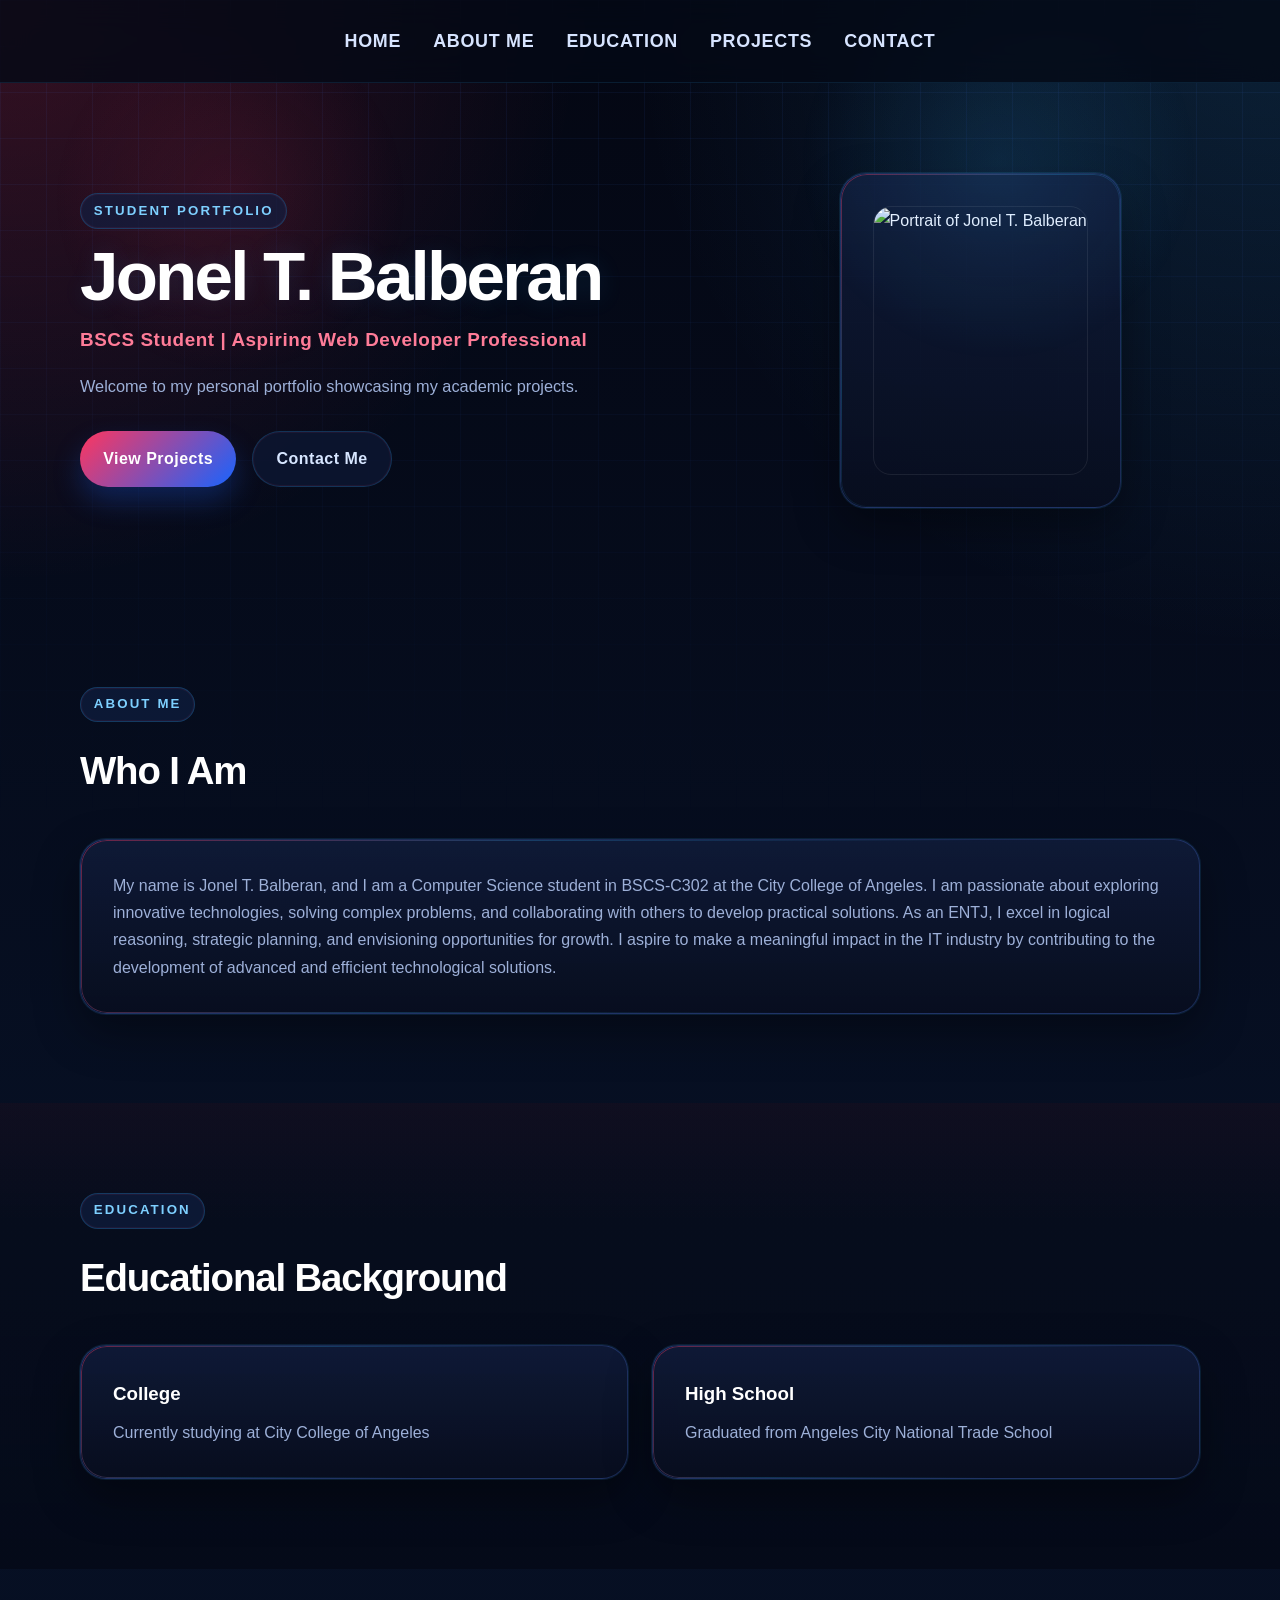
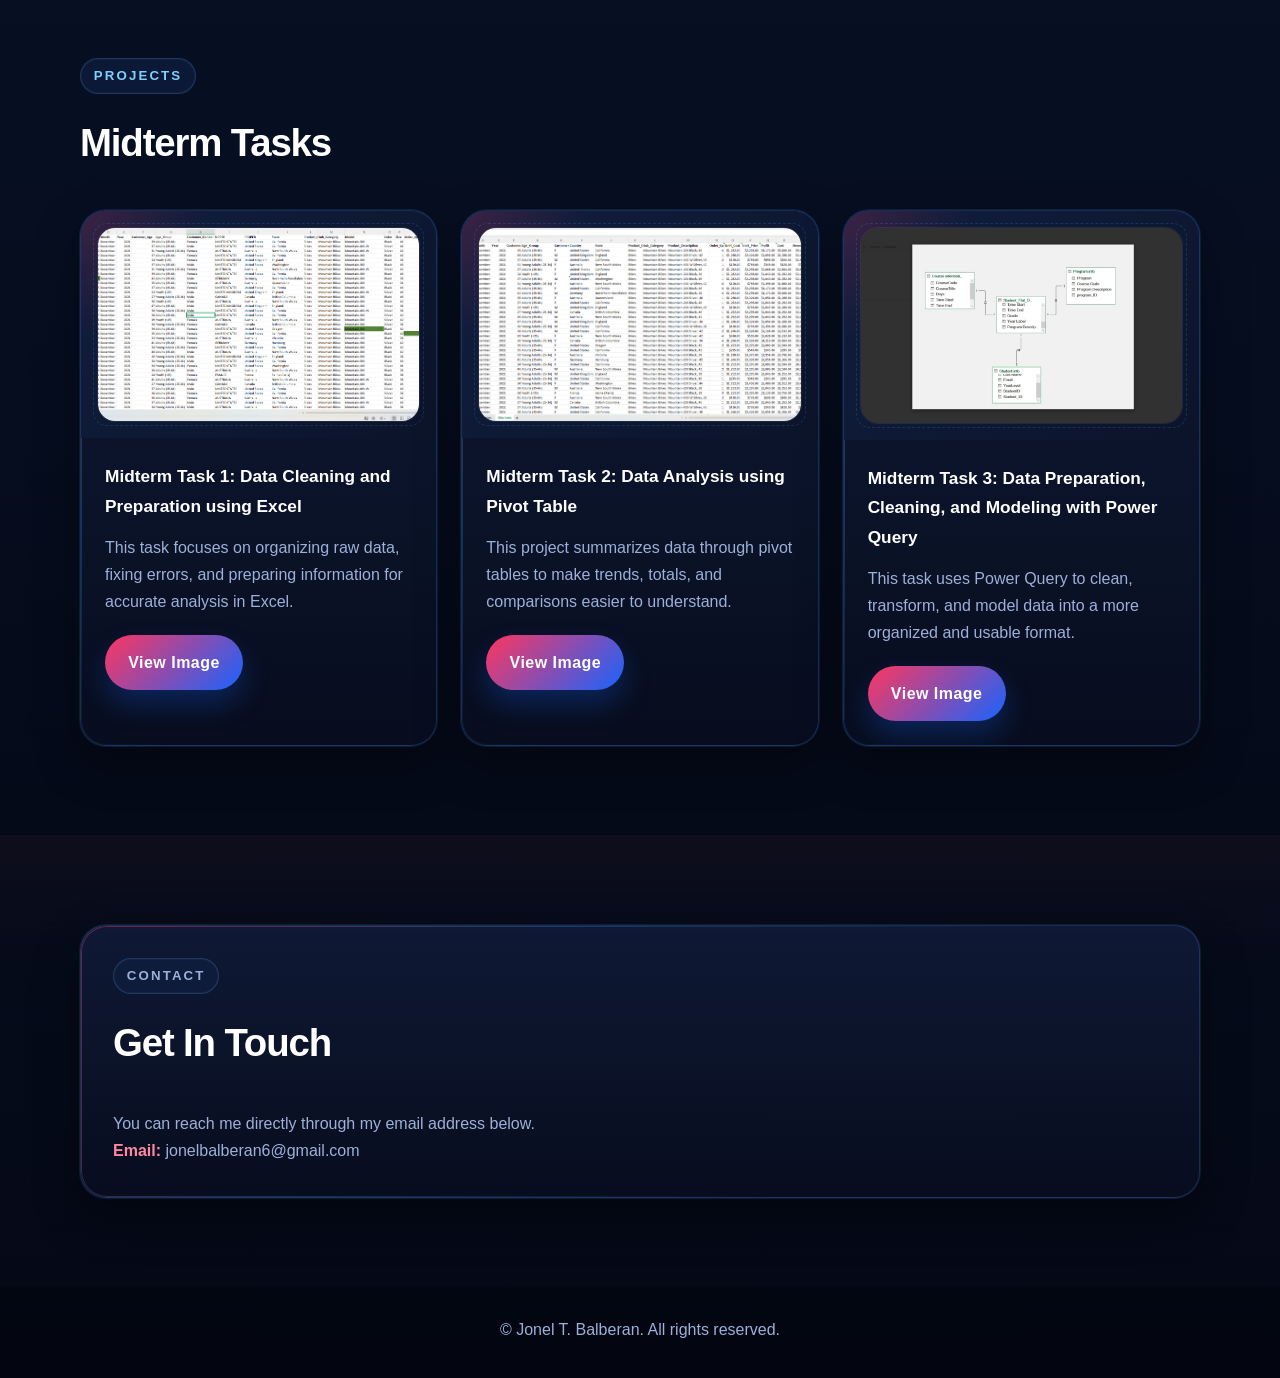
==== index.html @ aa92d912 "Add files via upload" ====
<!DOCTYPE html>
<html lang="en">
<head>
  <meta charset="UTF-8">
  <meta name="viewport" content="width=device-width, initial-scale=1.0">
  <title>Jonel T. Balberan | Student Portfolio</title>
  <link rel="stylesheet" href="style.css">
</head>
<body>
  <header class="site-header">
    <nav class="navbar container">
      <button class="nav-toggle" id="navToggle" aria-label="Toggle navigation menu" aria-expanded="false">
        <span></span>
        <span></span>
        <span></span>
      </button>

      <ul class="nav-links" id="navMenu">
        <li><a href="#home">Home</a></li>
        <li><a href="#about">About Me</a></li>
        <li><a href="#education">Education</a></li>
        <li><a href="#projects">Projects</a></li>
        <li><a href="#contact">Contact</a></li>
      </ul>
    </nav>
  </header>

  <main>
    <section id="home" class="hero">
      <div class="container hero-content">
        <div class="hero-text">
          <p class="hero-label">Student Portfolio</p>
          <h1>Jonel T. Balberan</h1>
          <p class="subtitle">BSCS Student | Aspiring Web Developer Professional</p>
          <p class="welcome-message">
            Welcome to my personal portfolio showcasing my academic projects.
          </p>
          <div class="hero-actions">
            <a href="#projects" class="btn btn-primary">View Projects</a>
            <a href="#contact" class="btn btn-secondary">Contact Me</a>
          </div>
        </div>

        <div class="hero-photo-card">
          <img
            src="jphoto.jpg.jpg"
            alt="Portrait of Jonel T. Balberan"
            class="hero-photo"
          >
        </div>
      </div>
    </section>

    <section id="about" class="section">
      <div class="container">
        <div class="section-heading">
          <p class="section-tag">About Me</p>
          <h2>Who I Am</h2>
        </div>
        <div class="content-panel">
          <p>
            My name is Jonel T. Balberan, and I am a Computer Science student in BSCS-C302 at the City College of Angeles. I am passionate about exploring innovative technologies, solving complex problems, and collaborating with others to develop practical solutions. As an ENTJ, I excel in logical reasoning, strategic planning, and envisioning opportunities for growth. I aspire to make a meaningful impact in the IT industry by contributing to the development of advanced and efficient technological solutions.          </p>
        </div>
      </div>
    </section>

    <section id="education" class="section section-alt">
      <div class="container">
        <div class="section-heading">
          <p class="section-tag">Education</p>
          <h2>Educational Background</h2>
        </div>
        <div class="education-grid">
          <article class="info-card">
            <h3>College</h3>
            <p>Currently studying at City College of Angeles</p>
          </article>

          <article class="info-card">
            <h3>High School</h3>
            <p>Graduated from Angeles City National Trade School</p>
          </article>
        </div>
      </div>
    </section>

    <section id="projects" class="section">
      <div class="container">
        <div class="section-heading">
          <p class="section-tag">Projects</p>
          <h2>Midterm Tasks</h2>
        </div>
        <div class="projects-grid">
          <article class="project-card">
            <div class="project-image">
              <img src="images/MidtermTask1.png" alt="Midterm Task 1 Screenshot" class="project-real-image">
            </div>
            <div class="project-content">
              <h4>Midterm Task 1: Data Cleaning and Preparation using Excel</h4>
              <p>This task focuses on organizing raw data, fixing errors, and preparing information for accurate analysis in Excel.</p>
              <a class="btn btn-card" href="task1.html">View Image</a>
            </div>
          </article>

          <article class="project-card">
            <div class="project-image">
              <img src="images/MidtermTask2.png" alt="Midterm Task 2 Screenshot" class="project-real-image">
            </div>
            <div class="project-content">
              <h4>Midterm Task 2: Data Analysis using Pivot Table</h4>
              <p>This project summarizes data through pivot tables to make trends, totals, and comparisons easier to understand.</p>
              <a class="btn btn-card" href="task2.html">View Image</a>
            </div>
          </article>

          <article class="project-card">
            <div class="project-image">
              <img src="images/MidtermTask3.png" alt="Midterm Task 3 Screenshot" class="project-real-image">
            </div>
            <div class="project-content">
              <h4>Midterm Task 3: Data Preparation, Cleaning, and Modeling with Power Query</h4>
              <p>This task uses Power Query to clean, transform, and model data into a more organized and usable format.</p>
              <a class="btn btn-card" href="task3.html">View Image</a>
            </div>
          </article>
        </div>
      </div>
    </section>

    <section id="contact" class="section section-alt">
      <div class="container contact-layout">
        <div class="content-panel contact-copy">
          <div class="section-heading">
            <p class="section-tag">Contact</p>
            <h2>Get In Touch</h2>
          </div>
          <p>You can reach me directly through my email address below.</p>
          <p><strong>Email:</strong> jonelbalberan6@gmail.com</p>
        </div>
      </div>
    </section>
  </main>

  <footer class="site-footer">
    <div class="container">
      <p>&copy; <span id="year"></span> Jonel T. Balberan. All rights reserved.</p>
    </div>
  </footer>

  <script src="script.js"></script>
</body>
</html>
---- style.css ----
:root {
  --bg-main: #050816;
  --bg-deep: #090f24;
  --panel: rgba(10, 18, 40, 0.86);
  --panel-strong: rgba(13, 22, 48, 0.95);
  --panel-soft: rgba(17, 28, 59, 0.78);
  --text-main: #eef3ff;
  --text-soft: #9db0d8;
  --red: #ff365e;
  --red-deep: #b51038;
  --blue: #34b3ff;
  --blue-deep: #1764ff;
  --grid: rgba(70, 127, 255, 0.1);
  --border: rgba(87, 134, 255, 0.24);
  --glow: 0 0 0 1px rgba(52, 179, 255, 0.12), 0 18px 45px rgba(0, 0, 0, 0.36);
  --radius-lg: 26px;
  --radius-md: 18px;
  --radius-sm: 12px;
  --container: 1120px;
}

* {
  box-sizing: border-box;
  margin: 0;
  padding: 0;
}

html {
  scroll-behavior: smooth;
}

body {
  font-family: "Segoe UI", Tahoma, Geneva, Verdana, sans-serif;
  line-height: 1.7;
  color: var(--text-main);
  background:
    radial-gradient(circle at top left, rgba(255, 54, 94, 0.2), transparent 18%),
    radial-gradient(circle at top right, rgba(52, 179, 255, 0.15), transparent 20%),
    linear-gradient(180deg, #040713 0%, #071126 46%, #030611 100%);
  position: relative;
  overflow-x: hidden;
}

body::before {
  content: "";
  position: fixed;
  inset: 0;
  pointer-events: none;
  background-image:
    linear-gradient(var(--grid) 1px, transparent 1px),
    linear-gradient(90deg, var(--grid) 1px, transparent 1px);
  background-size: 46px 46px;
  mask-image: linear-gradient(180deg, rgba(0, 0, 0, 0.75), transparent 92%);
}

body::after {
  content: "";
  position: fixed;
  inset: 0;
  pointer-events: none;
  background:
    radial-gradient(circle at 18% 22%, rgba(255, 54, 94, 0.1), transparent 14%),
    radial-gradient(circle at 78% 18%, rgba(52, 179, 255, 0.12), transparent 16%);
}

a {
  color: inherit;
  text-decoration: none;
}

button {
  font: inherit;
}

.container {
  width: min(100% - 2rem, var(--container));
  margin: 0 auto;
}

.site-header {
  position: sticky;
  top: 0;
  z-index: 1000;
  background: rgba(4, 9, 22, 0.8);
  backdrop-filter: blur(16px);
  border-bottom: 1px solid rgba(52, 179, 255, 0.12);
}

.navbar {
  min-height: 82px;
  display: flex;
  align-items: center;
  justify-content: center;
  gap: 1rem;
}

.nav-links {
  display: flex;
  align-items: center;
  gap: 2rem;
  list-style: none;
}

.nav-links a {
  color: #d7e4ff;
  font-size: 1.12rem;
  font-weight: 700;
  letter-spacing: 0.04em;
  text-transform: uppercase;
  transition: color 0.25s ease, text-shadow 0.25s ease, transform 0.25s ease;
}

.nav-links a:hover,
.nav-links a.active {
  color: #ffffff;
  text-shadow: 0 0 18px rgba(52, 179, 255, 0.55);
  transform: translateY(-1px);
}

.nav-toggle {
  display: none;
  width: 48px;
  height: 48px;
  border: 1px solid var(--border);
  border-radius: 14px;
  background: rgba(12, 20, 43, 0.94);
  cursor: pointer;
}

.nav-toggle span {
  display: block;
  width: 22px;
  height: 2px;
  margin: 5px auto;
  background: var(--text-main);
}

.hero,
.section {
  padding: 5.6rem 0;
  position: relative;
}

.hero-content {
  display: grid;
  grid-template-columns: 1.15fr 0.78fr;
  gap: 2rem;
  align-items: center;
}

.hero-text,
.section-heading {
  position: relative;
  z-index: 1;
}

.hero-label,
.section-tag {
  display: inline-block;
  margin-bottom: 1rem;
  padding: 0.35rem 0.8rem;
  border: 1px solid rgba(52, 179, 255, 0.22);
  border-radius: 999px;
  color: #7ed0ff;
  font-size: 0.83rem;
  font-weight: 800;
  text-transform: uppercase;
  letter-spacing: 0.16em;
  background: rgba(16, 31, 67, 0.65);
  box-shadow: inset 0 0 0 1px rgba(255, 54, 94, 0.08);
}

.hero h1 {
  font-size: clamp(3rem, 5.4vw, 5.4rem);
  line-height: 0.92;
  margin-bottom: 1rem;
  color: #ffffff;
  letter-spacing: -0.04em;
  text-shadow: 0 0 24px rgba(52, 179, 255, 0.12);
}

.subtitle {
  margin-bottom: 1rem;
  font-size: 1.18rem;
  font-weight: 700;
  color: #ff7c98;
  letter-spacing: 0.03em;
}

.welcome-message {
  max-width: 60ch;
  margin-bottom: 1.9rem;
  color: var(--text-soft);
  font-size: 1.02rem;
}

.hero-actions {
  display: flex;
  flex-wrap: wrap;
  gap: 1rem;
}

.hero-photo-card,
.content-panel,
.info-card,
.project-card,
.task-shell,
.task-image-frame,
.contact-copy {
  background:
    linear-gradient(180deg, rgba(17, 28, 59, 0.84), rgba(8, 14, 31, 0.94));
  border: 1px solid var(--border);
  border-radius: var(--radius-lg);
  box-shadow: var(--glow);
  position: relative;
  overflow: hidden;
}

.hero-photo-card::before,
.content-panel::before,
.info-card::before,
.project-card::before,
.task-shell::before,
.task-image-frame::before,
.contact-copy::before {
  content: "";
  position: absolute;
  inset: 0;
  border-radius: inherit;
  padding: 1px;
  background: linear-gradient(135deg, rgba(255, 54, 94, 0.4), rgba(52, 179, 255, 0.24), transparent 70%);
  -webkit-mask: linear-gradient(#000 0 0) content-box, linear-gradient(#000 0 0);
  -webkit-mask-composite: xor;
  mask-composite: exclude;
  pointer-events: none;
}

.hero-photo-card,
.content-panel,
.info-card,
.contact-copy {
  padding: 2rem;
}

.hero-photo-card {
  max-width: 390px;
  margin-left: auto;
  margin-right: auto;
  transition: transform 0.35s ease, box-shadow 0.35s ease, border-color 0.35s ease;
}

.hero-photo {
  display: block;
  width: 100%;
  aspect-ratio: 4 / 5;
  object-fit: cover;
  border-radius: var(--radius-md);
  border: 1px solid rgba(255, 255, 255, 0.08);
  transition: transform 0.35s ease, filter 0.35s ease;
}

.hero-photo-card:hover {
  transform: translateY(-10px);
  box-shadow: 0 0 0 1px rgba(52, 179, 255, 0.18), 0 24px 50px rgba(0, 0, 0, 0.42);
}

.hero-photo-card:hover .hero-photo {
  transform: scale(1.03);
  filter: saturate(1.06) contrast(1.02);
}

.section-alt {
  background:
    linear-gradient(180deg, rgba(255, 54, 94, 0.04), transparent 26%),
    linear-gradient(180deg, rgba(7, 13, 28, 0.75), rgba(5, 10, 24, 0.9));
}

.section-heading {
  margin-bottom: 2.2rem;
}

.section-heading h2 {
  font-size: clamp(2rem, 3vw, 3.2rem);
  color: #ffffff;
  letter-spacing: -0.03em;
}

.content-panel,
.info-card,
.contact-copy {
  transition: transform 0.3s ease, box-shadow 0.3s ease, border-color 0.3s ease, background 0.3s ease;
}

.content-panel p,
.info-card p,
.contact-copy p,
.project-content p,
.task-shell p,
.task-image-frame figcaption {
  color: var(--text-soft);
}

.content-panel:hover,
.info-card:hover,
.contact-copy:hover {
  transform: translateY(-8px);
  border-color: rgba(52, 179, 255, 0.34);
  box-shadow: 0 0 0 1px rgba(52, 179, 255, 0.16), 0 24px 48px rgba(0, 0, 0, 0.4);
}

.content-panel:hover p,
.info-card:hover p,
.contact-copy:hover p {
  color: #c2d3f4;
}

.info-card h3,
.contact-copy h2 {
  transition: color 0.3s ease, transform 0.3s ease;
  color: #ffffff;
}

.info-card:hover h3,
.contact-copy:hover h2 {
  color: #84d7ff;
  transform: translateY(-2px);
}

.contact-copy strong {
  color: #ff87a0;
  transition: color 0.3s ease;
}

.contact-copy:hover strong {
  color: #ffffff;
}

.education-grid,
.projects-grid,
.contact-layout {
  display: grid;
  gap: 1.5rem;
}

.education-grid {
  grid-template-columns: repeat(2, minmax(0, 1fr));
}

.info-card h3 {
  margin-bottom: 0.55rem;
}

.projects-grid {
  grid-template-columns: repeat(3, minmax(0, 1fr));
}

.project-card {
  transition: transform 0.28s ease, box-shadow 0.28s ease, border-color 0.28s ease;
}

.project-card:hover {
  transform: translateY(-10px);
  border-color: rgba(52, 179, 255, 0.34);
  box-shadow: 0 0 0 1px rgba(52, 179, 255, 0.14), 0 24px 50px rgba(0, 0, 0, 0.42);
}

.project-image {
  min-height: 195px;
  display: grid;
  place-items: center;
  padding: 1rem;
  background:
    radial-gradient(circle at top left, rgba(255, 54, 94, 0.18), transparent 30%),
    linear-gradient(135deg, rgba(16, 30, 63, 0.95), rgba(12, 20, 42, 0.98));
  color: #7dd5ff;
  font-weight: 700;
  text-align: center;
  position: relative;
}

.project-image::before {
  content: "";
  position: absolute;
  inset: 12px;
  border: 1px dashed rgba(52, 179, 255, 0.18);
  border-radius: 14px;
  pointer-events: none;
}

.project-real-image {
  width: 100%;
  height: 100%;
  min-height: 195px;
  object-fit: cover;
  border-radius: var(--radius-md);
  border: 1px solid rgba(255, 255, 255, 0.08);
  position: relative;
  z-index: 1;
  transition: transform 0.3s ease, filter 0.3s ease;
}

.project-card:hover .project-real-image {
  transform: scale(1.03);
  filter: saturate(1.08);
}

.project-content {
  padding: 1.5rem;
}

.project-content h4 {
  margin-bottom: 0.8rem;
  font-size: 1.08rem;
  color: #ffffff;
}

.project-content p {
  margin-bottom: 1.25rem;
}

.contact-layout {
  grid-template-columns: 1fr;
}

.btn {
  display: inline-flex;
  align-items: center;
  justify-content: center;
  min-height: 48px;
  padding: 0.85rem 1.45rem;
  border: none;
  border-radius: 999px;
  font-weight: 800;
  letter-spacing: 0.03em;
  cursor: pointer;
  transition: transform 0.25s ease, box-shadow 0.25s ease, filter 0.25s ease;
}

.btn:hover {
  transform: translateY(-2px);
}

.btn-primary,
.btn-card {
  background: linear-gradient(135deg, var(--red), var(--blue-deep));
  color: #ffffff;
  box-shadow: 0 14px 28px rgba(23, 100, 255, 0.26);
}

.btn-primary:hover,
.btn-card:hover {
  box-shadow: 0 18px 30px rgba(23, 100, 255, 0.34);
  filter: saturate(1.08);
}

.btn-secondary {
  background: rgba(13, 22, 48, 0.9);
  color: #d7e6ff;
  border: 1px solid rgba(52, 179, 255, 0.2);
  box-shadow: inset 0 0 0 1px rgba(255, 54, 94, 0.08);
}

.btn-secondary:hover {
  box-shadow: 0 12px 24px rgba(0, 0, 0, 0.28);
}

.task-page {
  min-height: 100vh;
}

.task-main {
  padding: 4.5rem 0 5.5rem;
}

.task-shell {
  padding: 2rem;
  background: var(--panel-strong);
}

.task-topbar {
  display: flex;
  justify-content: space-between;
  align-items: center;
  gap: 1rem;
  margin-bottom: 1.5rem;
}

.task-title {
  margin-bottom: 0.8rem;
  font-size: clamp(2rem, 4vw, 3.4rem);
  color: #ffffff;
  letter-spacing: -0.03em;
}

.task-subtitle {
  color: #7fd6ff;
  font-weight: 800;
  letter-spacing: 0.05em;
  text-transform: uppercase;
}

.task-description {
  margin-bottom: 2rem;
}

.task-description h2,
.task-gallery h2 {
  margin-bottom: 0.9rem;
  color: #ff87a0;
}

.task-gallery {
  margin-top: 1rem;
}

.task-gallery-grid {
  display: grid;
  gap: 1.5rem;
  justify-items: center;
}

.task-image-frame {
  padding: 0.85rem;
  width: min(100%, 920px);
  transition: transform 0.32s ease, box-shadow 0.32s ease, border-color 0.32s ease;
}

.task-image-frame img {
  display: block;
  width: 100%;
  max-height: 72vh;
  height: auto;
  object-fit: contain;
  border-radius: var(--radius-md);
  background: linear-gradient(180deg, rgba(12, 21, 45, 0.96), rgba(8, 14, 31, 0.98));
  border: 1px solid rgba(255, 255, 255, 0.06);
  transition: transform 0.32s ease, filter 0.32s ease;
}

.task-image-frame figcaption {
  margin-top: 0.7rem;
  text-align: center;
  font-weight: 700;
}

.task-image-frame:hover {
  transform: translateY(-6px);
  border-color: rgba(52, 179, 255, 0.34);
  box-shadow: 0 0 0 1px rgba(52, 179, 255, 0.16), 0 22px 44px rgba(0, 0, 0, 0.38);
}

.task-image-frame:hover img {
  transform: scale(1.012);
  filter: saturate(1.08);
}

.task-placeholder {
  min-height: 340px;
  display: grid;
  place-items: center;
  padding: 2rem;
  border-radius: var(--radius-md);
  background:
    radial-gradient(circle at top left, rgba(255, 54, 94, 0.16), transparent 30%),
    linear-gradient(135deg, rgba(16, 30, 63, 0.95), rgba(12, 20, 42, 0.98));
  border: 1px solid var(--border);
  color: #87dcff;
  font-weight: 700;
  text-align: center;
}

.site-footer {
  padding: 1.8rem 0 2.2rem;
  text-align: center;
  color: var(--text-soft);
}

@media (max-width: 980px) {
  .hero-content,
  .projects-grid {
    grid-template-columns: repeat(2, minmax(0, 1fr));
  }
}

@media (max-width: 768px) {
  .nav-toggle {
    display: inline-block;
    position: absolute;
    left: 0;
  }

  .navbar {
    position: relative;
    justify-content: center;
  }

  .nav-links {
    position: absolute;
    top: calc(100% + 0.75rem);
    left: 0;
    right: 0;
    display: grid;
    gap: 0.35rem;
    padding: 1rem;
    background: rgba(8, 14, 31, 0.97);
    border: 1px solid var(--border);
    border-radius: var(--radius-md);
    opacity: 0;
    pointer-events: none;
    transform: translateY(-8px);
    transition: opacity 0.25s ease, transform 0.25s ease;
    box-shadow: var(--glow);
  }

  .nav-links.open {
    opacity: 1;
    pointer-events: auto;
    transform: translateY(0);
  }

  .hero,
  .section {
    padding: 4rem 0;
  }

  .hero-content,
  .education-grid,
  .projects-grid,
  .contact-layout {
    grid-template-columns: 1fr;
  }

  .hero-photo-card {
    max-width: 420px;
  }

  .task-topbar {
    flex-direction: column;
    align-items: flex-start;
  }
}

@media (max-width: 540px) {
  .container {
    width: min(100% - 1.25rem, var(--container));
  }

  .hero-photo-card,
  .content-panel,
  .info-card,
  .project-content,
  .task-shell,
  .contact-copy {
    padding: 1.35rem;
  }

  .nav-links a {
    font-size: 1rem;
  }

  .project-image,
  .task-placeholder {
    min-height: 180px;
  }
}
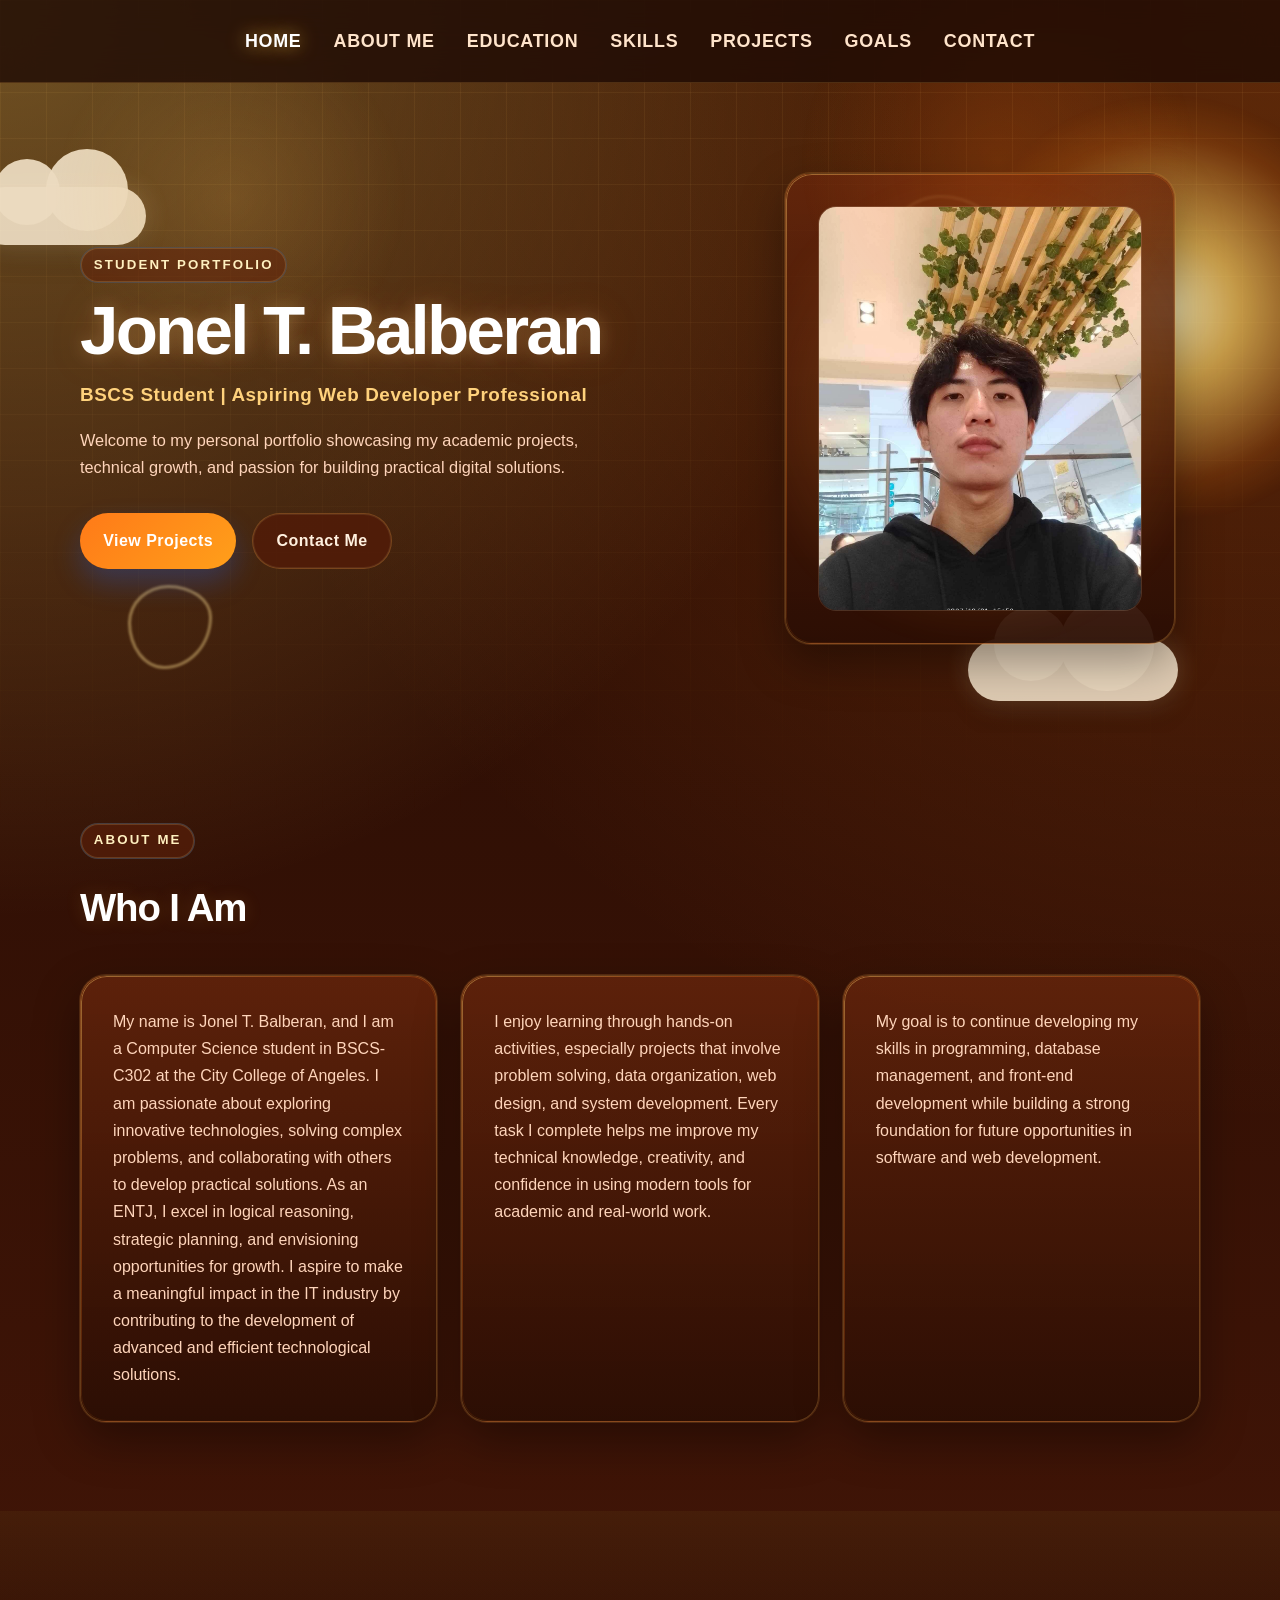
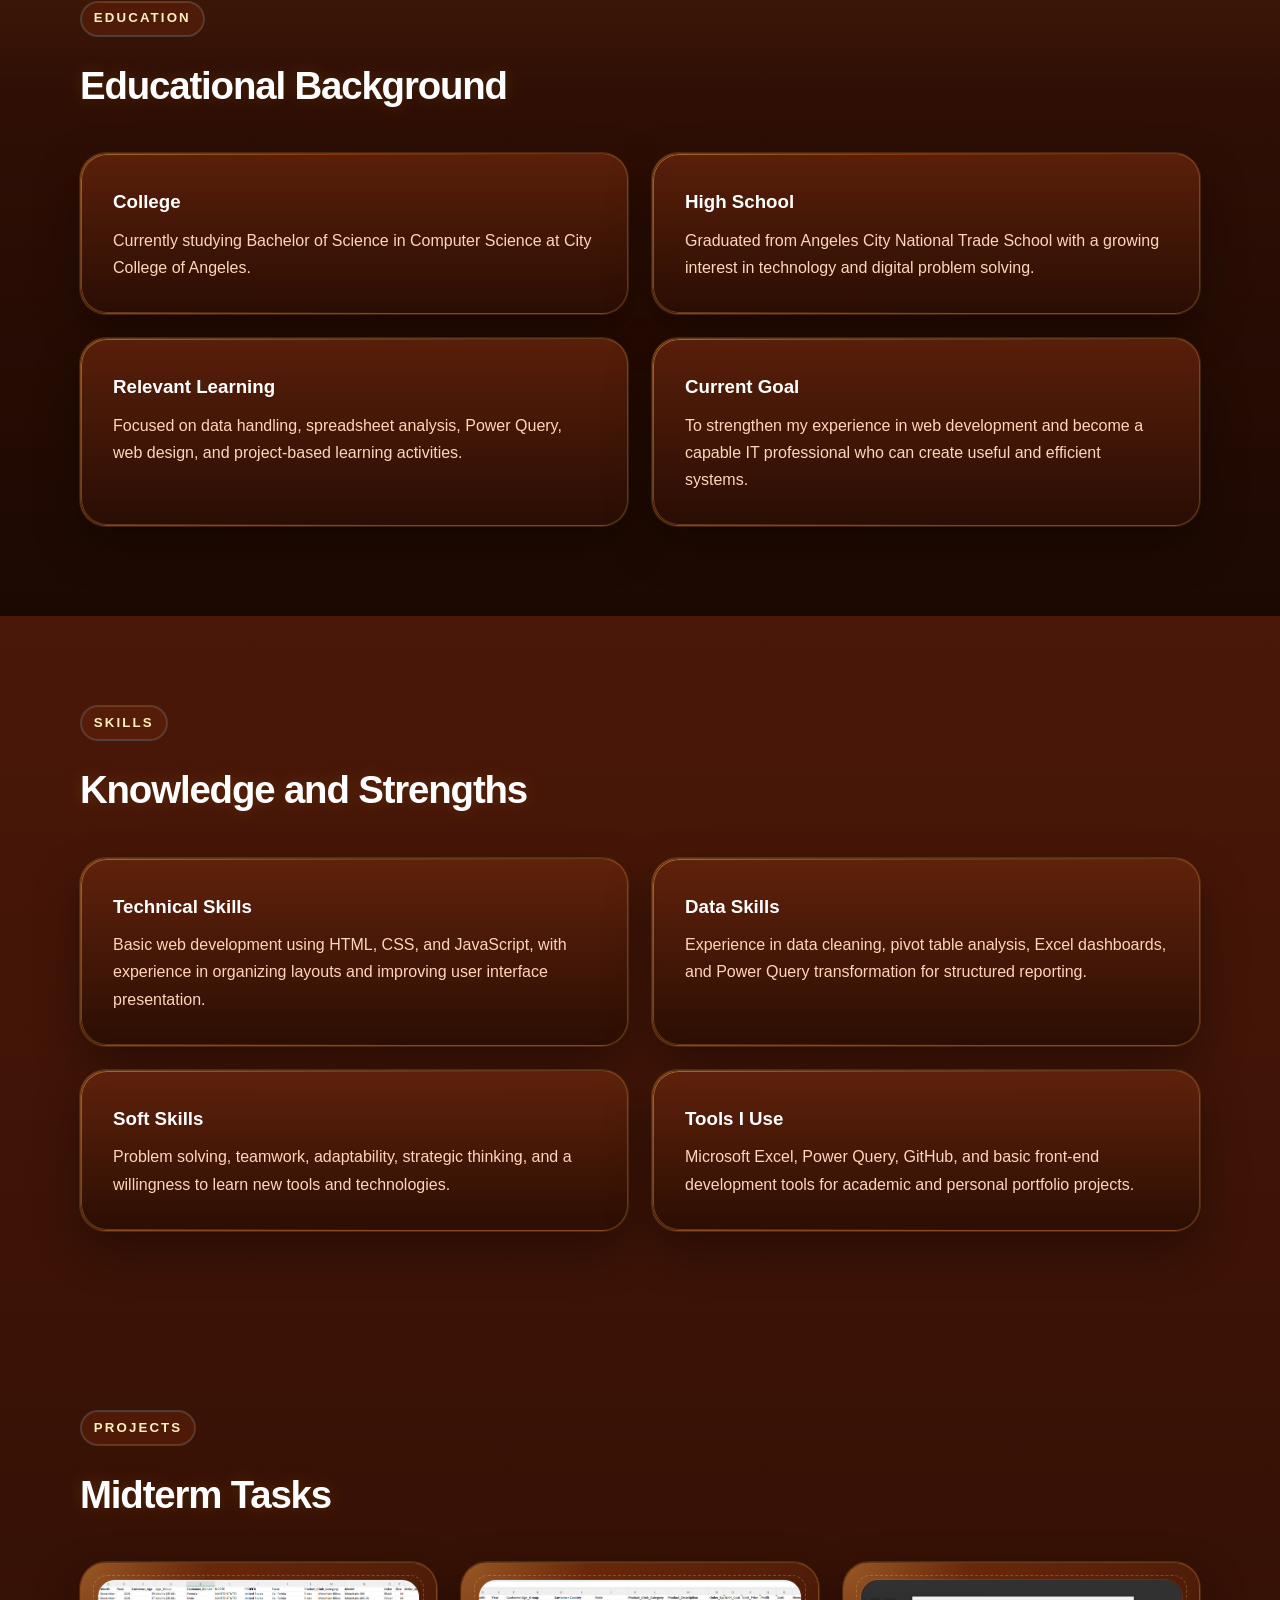
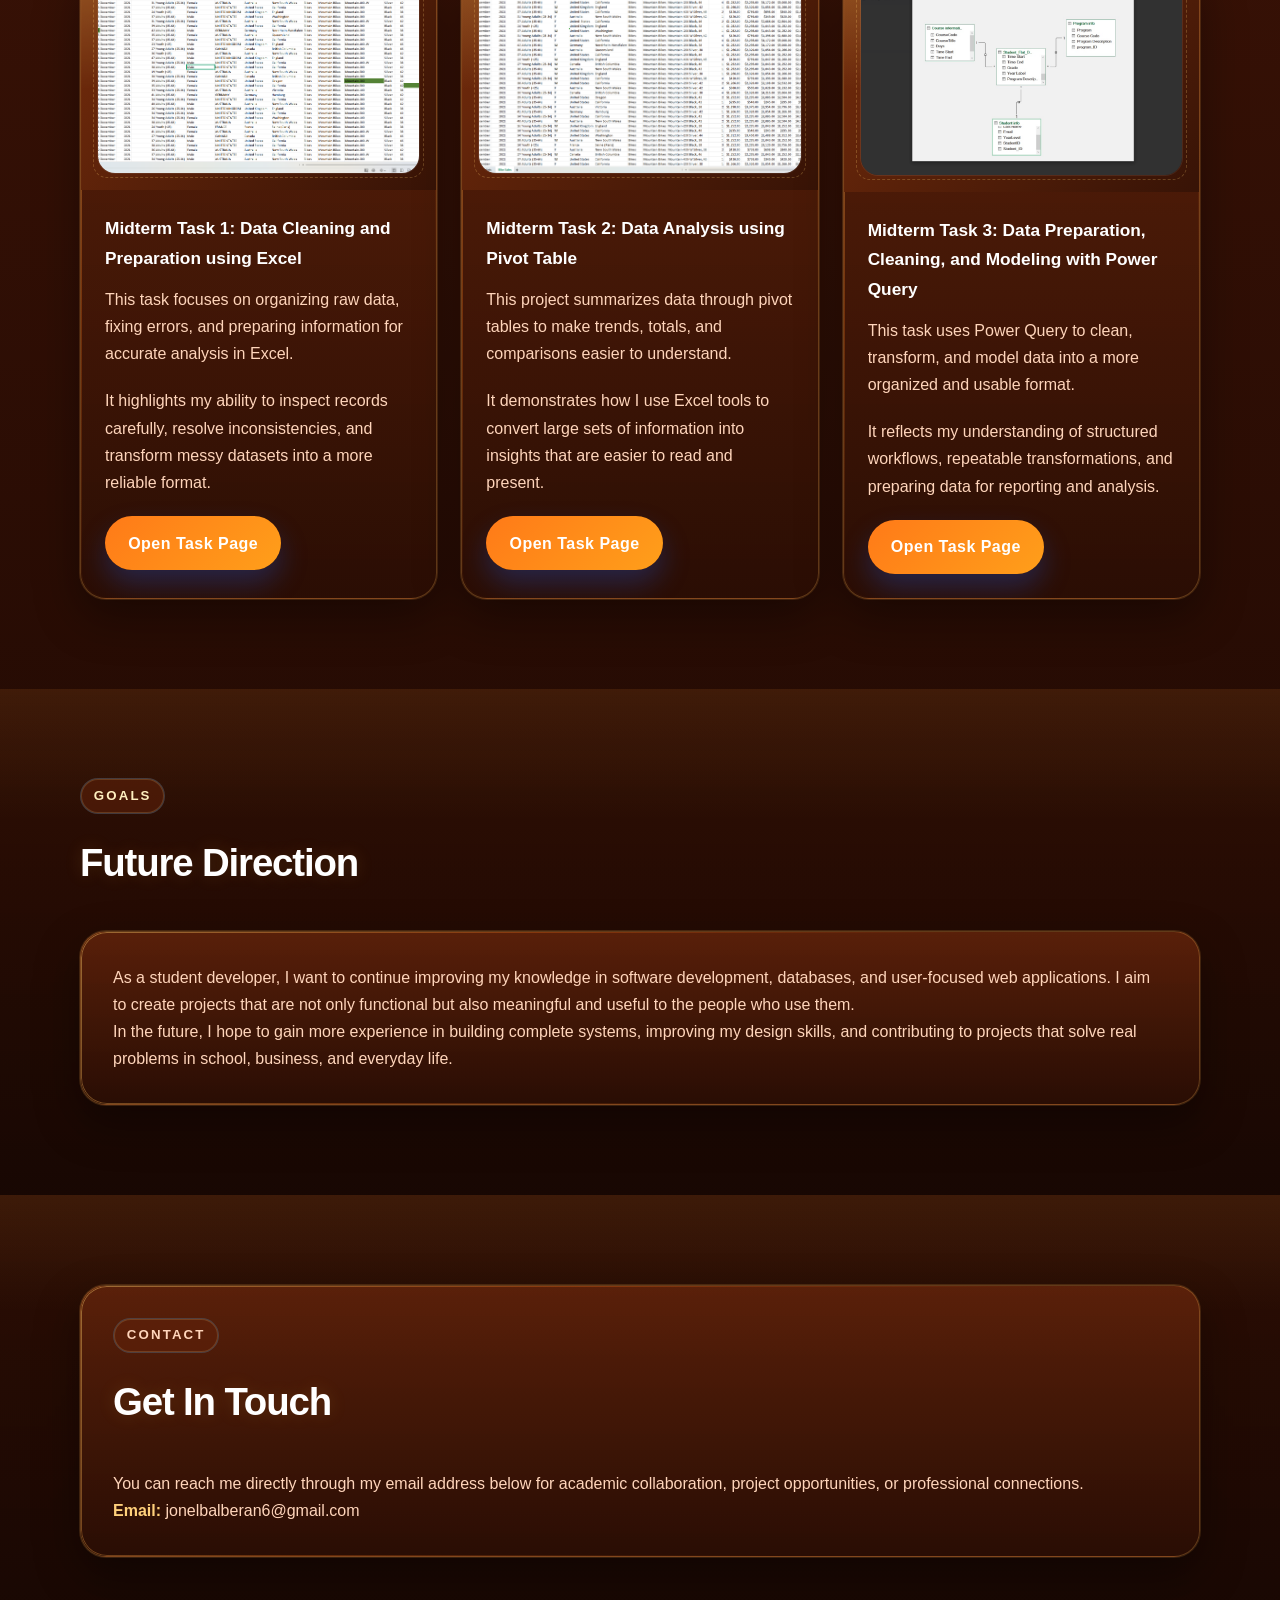
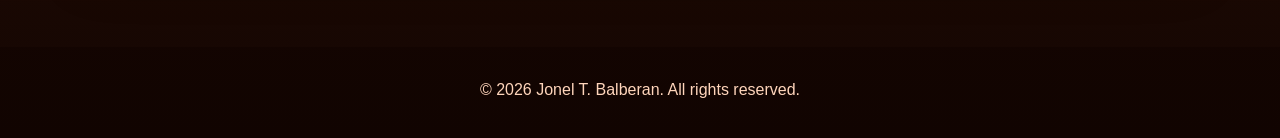
==== commit f8a0a1c2: "Add files via upload" ====
--- a/index.html
+++ b/index.html
@@ -6,7 +6,7 @@
   <title>Jonel T. Balberan | Student Portfolio</title>
   <link rel="stylesheet" href="style.css">
 </head>
-<body>
+<body class="nika-theme">
   <header class="site-header">
     <nav class="navbar container">
       <button class="nav-toggle" id="navToggle" aria-label="Toggle navigation menu" aria-expanded="false">
@@ -19,7 +19,9 @@
         <li><a href="#home">Home</a></li>
         <li><a href="#about">About Me</a></li>
         <li><a href="#education">Education</a></li>
+        <li><a href="#skills">Skills</a></li>
         <li><a href="#projects">Projects</a></li>
+        <li><a href="#goals">Goals</a></li>
         <li><a href="#contact">Contact</a></li>
       </ul>
     </nav>
@@ -27,13 +29,18 @@
 
   <main>
     <section id="home" class="hero">
+      <div class="hero-sun"></div>
+      <div class="hero-cloud hero-cloud-left"></div>
+      <div class="hero-cloud hero-cloud-right"></div>
+      <div class="hero-spark hero-spark-one"></div>
+      <div class="hero-spark hero-spark-two"></div>
       <div class="container hero-content">
         <div class="hero-text">
           <p class="hero-label">Student Portfolio</p>
           <h1>Jonel T. Balberan</h1>
           <p class="subtitle">BSCS Student | Aspiring Web Developer Professional</p>
           <p class="welcome-message">
-            Welcome to my personal portfolio showcasing my academic projects.
+            Welcome to my personal portfolio showcasing my academic projects, technical growth, and passion for building practical digital solutions.
           </p>
           <div class="hero-actions">
             <a href="#projects" class="btn btn-primary">View Projects</a>
@@ -57,9 +64,22 @@
           <p class="section-tag">About Me</p>
           <h2>Who I Am</h2>
         </div>
-        <div class="content-panel">
-          <p>
-            My name is Jonel T. Balberan, and I am a Computer Science student in BSCS-C302 at the City College of Angeles. I am passionate about exploring innovative technologies, solving complex problems, and collaborating with others to develop practical solutions. As an ENTJ, I excel in logical reasoning, strategic planning, and envisioning opportunities for growth. I aspire to make a meaningful impact in the IT industry by contributing to the development of advanced and efficient technological solutions.          </p>
+        <div class="about-grid">
+          <div class="content-panel">
+            <p>
+              My name is Jonel T. Balberan, and I am a Computer Science student in BSCS-C302 at the City College of Angeles. I am passionate about exploring innovative technologies, solving complex problems, and collaborating with others to develop practical solutions. As an ENTJ, I excel in logical reasoning, strategic planning, and envisioning opportunities for growth. I aspire to make a meaningful impact in the IT industry by contributing to the development of advanced and efficient technological solutions.
+            </p>
+          </div>
+          <div class="content-panel">
+            <p>
+              I enjoy learning through hands-on activities, especially projects that involve problem solving, data organization, web design, and system development. Every task I complete helps me improve my technical knowledge, creativity, and confidence in using modern tools for academic and real-world work.
+            </p>
+          </div>
+          <div class="content-panel">
+            <p>
+              My goal is to continue developing my skills in programming, database management, and front-end development while building a strong foundation for future opportunities in software and web development.
+            </p>
+          </div>
         </div>
       </div>
     </section>
@@ -73,12 +93,52 @@
         <div class="education-grid">
           <article class="info-card">
             <h3>College</h3>
-            <p>Currently studying at City College of Angeles</p>
+            <p>Currently studying Bachelor of Science in Computer Science at City College of Angeles.</p>
           </article>
 
           <article class="info-card">
             <h3>High School</h3>
-            <p>Graduated from Angeles City National Trade School</p>
+            <p>Graduated from Angeles City National Trade School with a growing interest in technology and digital problem solving.</p>
+          </article>
+
+          <article class="info-card">
+            <h3>Relevant Learning</h3>
+            <p>Focused on data handling, spreadsheet analysis, Power Query, web design, and project-based learning activities.</p>
+          </article>
+
+          <article class="info-card">
+            <h3>Current Goal</h3>
+            <p>To strengthen my experience in web development and become a capable IT professional who can create useful and efficient systems.</p>
+          </article>
+        </div>
+      </div>
+    </section>
+
+    <section id="skills" class="section">
+      <div class="container">
+        <div class="section-heading">
+          <p class="section-tag">Skills</p>
+          <h2>Knowledge and Strengths</h2>
+        </div>
+        <div class="education-grid">
+          <article class="info-card">
+            <h3>Technical Skills</h3>
+            <p>Basic web development using HTML, CSS, and JavaScript, with experience in organizing layouts and improving user interface presentation.</p>
+          </article>
+
+          <article class="info-card">
+            <h3>Data Skills</h3>
+            <p>Experience in data cleaning, pivot table analysis, Excel dashboards, and Power Query transformation for structured reporting.</p>
+          </article>
+
+          <article class="info-card">
+            <h3>Soft Skills</h3>
+            <p>Problem solving, teamwork, adaptability, strategic thinking, and a willingness to learn new tools and technologies.</p>
+          </article>
+
+          <article class="info-card">
+            <h3>Tools I Use</h3>
+            <p>Microsoft Excel, Power Query, GitHub, and basic front-end development tools for academic and personal portfolio projects.</p>
           </article>
         </div>
       </div>
@@ -98,7 +158,8 @@
             <div class="project-content">
               <h4>Midterm Task 1: Data Cleaning and Preparation using Excel</h4>
               <p>This task focuses on organizing raw data, fixing errors, and preparing information for accurate analysis in Excel.</p>
-              <a class="btn btn-card" href="task1.html">View Image</a>
+              <p>It highlights my ability to inspect records carefully, resolve inconsistencies, and transform messy datasets into a more reliable format.</p>
+              <a class="btn btn-card" href="task1.html">Open Task Page</a>
             </div>
           </article>
 
@@ -109,7 +170,8 @@
             <div class="project-content">
               <h4>Midterm Task 2: Data Analysis using Pivot Table</h4>
               <p>This project summarizes data through pivot tables to make trends, totals, and comparisons easier to understand.</p>
-              <a class="btn btn-card" href="task2.html">View Image</a>
+              <p>It demonstrates how I use Excel tools to convert large sets of information into insights that are easier to read and present.</p>
+              <a class="btn btn-card" href="task2.html">Open Task Page</a>
             </div>
           </article>
 
@@ -120,9 +182,27 @@
             <div class="project-content">
               <h4>Midterm Task 3: Data Preparation, Cleaning, and Modeling with Power Query</h4>
               <p>This task uses Power Query to clean, transform, and model data into a more organized and usable format.</p>
-              <a class="btn btn-card" href="task3.html">View Image</a>
-            </div>
-          </article>
+              <p>It reflects my understanding of structured workflows, repeatable transformations, and preparing data for reporting and analysis.</p>
+              <a class="btn btn-card" href="task3.html">Open Task Page</a>
+            </div>
+          </article>
+        </div>
+      </div>
+    </section>
+
+    <section id="goals" class="section section-alt">
+      <div class="container">
+        <div class="section-heading">
+          <p class="section-tag">Goals</p>
+          <h2>Future Direction</h2>
+        </div>
+        <div class="content-panel">
+          <p>
+            As a student developer, I want to continue improving my knowledge in software development, databases, and user-focused web applications. I aim to create projects that are not only functional but also meaningful and useful to the people who use them.
+          </p>
+          <p>
+            In the future, I hope to gain more experience in building complete systems, improving my design skills, and contributing to projects that solve real problems in school, business, and everyday life.
+          </p>
         </div>
       </div>
     </section>
@@ -134,7 +214,7 @@
             <p class="section-tag">Contact</p>
             <h2>Get In Touch</h2>
           </div>
-          <p>You can reach me directly through my email address below.</p>
+          <p>You can reach me directly through my email address below for academic collaboration, project opportunities, or professional connections.</p>
           <p><strong>Email:</strong> jonelbalberan6@gmail.com</p>
         </div>
       </div>
@@ -149,4 +229,4 @@
 
   <script src="script.js"></script>
 </body>
-</html>
+</html>
--- a/style.css
+++ b/style.css
@@ -1,18 +1,18 @@
 :root {
-  --bg-main: #050816;
-  --bg-deep: #090f24;
-  --panel: rgba(10, 18, 40, 0.86);
-  --panel-strong: rgba(13, 22, 48, 0.95);
-  --panel-soft: rgba(17, 28, 59, 0.78);
-  --text-main: #eef3ff;
-  --text-soft: #9db0d8;
-  --red: #ff365e;
-  --red-deep: #b51038;
-  --blue: #34b3ff;
-  --blue-deep: #1764ff;
-  --grid: rgba(70, 127, 255, 0.1);
-  --border: rgba(87, 134, 255, 0.24);
-  --glow: 0 0 0 1px rgba(52, 179, 255, 0.12), 0 18px 45px rgba(0, 0, 0, 0.36);
+  --bg-main: #1c0903;
+  --bg-deep: #401108;
+  --panel: rgba(48, 17, 7, 0.84);
+  --panel-strong: rgba(64, 20, 8, 0.94);
+  --panel-soft: rgba(86, 33, 15, 0.76);
+  --text-main: #fff8ef;
+  --text-soft: #ffd5bb;
+  --red: #ff7a18;
+  --red-deep: #d94800;
+  --blue: #ffd15c;
+  --blue-deep: #ff9f1a;
+  --grid: rgba(255, 197, 99, 0.1);
+  --border: rgba(255, 187, 86, 0.26);
+  --glow: 0 0 0 1px rgba(255, 176, 79, 0.16), 0 18px 45px rgba(0, 0, 0, 0.36);
   --radius-lg: 26px;
   --radius-md: 18px;
   --radius-sm: 12px;
@@ -34,9 +34,9 @@
   line-height: 1.7;
   color: var(--text-main);
   background:
-    radial-gradient(circle at top left, rgba(255, 54, 94, 0.2), transparent 18%),
-    radial-gradient(circle at top right, rgba(52, 179, 255, 0.15), transparent 20%),
-    linear-gradient(180deg, #040713 0%, #071126 46%, #030611 100%);
+    radial-gradient(circle at top left, rgba(255, 209, 92, 0.36), transparent 18%),
+    radial-gradient(circle at top right, rgba(255, 122, 24, 0.28), transparent 22%),
+    linear-gradient(180deg, #220b03 0%, #4b1808 44%, #110401 100%);
   position: relative;
   overflow-x: hidden;
 }
@@ -59,8 +59,8 @@
   inset: 0;
   pointer-events: none;
   background:
-    radial-gradient(circle at 18% 22%, rgba(255, 54, 94, 0.1), transparent 14%),
-    radial-gradient(circle at 78% 18%, rgba(52, 179, 255, 0.12), transparent 16%);
+    radial-gradient(circle at 18% 22%, rgba(255, 191, 88, 0.16), transparent 14%),
+    radial-gradient(circle at 78% 18%, rgba(255, 117, 24, 0.18), transparent 16%);
 }
 
 a {
@@ -81,9 +81,9 @@
   position: sticky;
   top: 0;
   z-index: 1000;
-  background: rgba(4, 9, 22, 0.8);
+  background: rgba(31, 10, 4, 0.8);
   backdrop-filter: blur(16px);
-  border-bottom: 1px solid rgba(52, 179, 255, 0.12);
+  border-bottom: 1px solid rgba(255, 183, 82, 0.18);
 }
 
 .navbar {
@@ -102,7 +102,7 @@
 }
 
 .nav-links a {
-  color: #d7e4ff;
+  color: #ffe4cb;
   font-size: 1.12rem;
   font-weight: 700;
   letter-spacing: 0.04em;
@@ -113,7 +113,7 @@
 .nav-links a:hover,
 .nav-links a.active {
   color: #ffffff;
-  text-shadow: 0 0 18px rgba(52, 179, 255, 0.55);
+  text-shadow: 0 0 18px rgba(255, 196, 79, 0.7);
   transform: translateY(-1px);
 }
 
@@ -123,7 +123,7 @@
   height: 48px;
   border: 1px solid var(--border);
   border-radius: 14px;
-  background: rgba(12, 20, 43, 0.94);
+  background: rgba(70, 23, 8, 0.94);
   cursor: pointer;
 }
 
@@ -139,6 +139,12 @@
 .section {
   padding: 5.6rem 0;
   position: relative;
+}
+
+.hero {
+  overflow: hidden;
+  --nika-x: 0px;
+  --nika-y: 0px;
 }
 
 .hero-content {
@@ -161,13 +167,13 @@
   padding: 0.35rem 0.8rem;
   border: 1px solid rgba(52, 179, 255, 0.22);
   border-radius: 999px;
-  color: #7ed0ff;
+  color: #fff0c0;
   font-size: 0.83rem;
   font-weight: 800;
   text-transform: uppercase;
   letter-spacing: 0.16em;
-  background: rgba(16, 31, 67, 0.65);
-  box-shadow: inset 0 0 0 1px rgba(255, 54, 94, 0.08);
+  background: rgba(97, 34, 10, 0.55);
+  box-shadow: inset 0 0 0 1px rgba(255, 231, 148, 0.16);
 }
 
 .hero h1 {
@@ -176,14 +182,16 @@
   margin-bottom: 1rem;
   color: #ffffff;
   letter-spacing: -0.04em;
-  text-shadow: 0 0 24px rgba(52, 179, 255, 0.12);
+  text-shadow:
+    0 0 18px rgba(255, 227, 165, 0.24),
+    0 0 42px rgba(255, 135, 31, 0.22);
 }
 
 .subtitle {
   margin-bottom: 1rem;
   font-size: 1.18rem;
   font-weight: 700;
-  color: #ff7c98;
+  color: #ffd27c;
   letter-spacing: 0.03em;
 }
 
@@ -206,9 +214,11 @@
 .project-card,
 .task-shell,
 .task-image-frame,
-.contact-copy {
+.contact-copy,
+.task-step,
+.task-section {
   background:
-    linear-gradient(180deg, rgba(17, 28, 59, 0.84), rgba(8, 14, 31, 0.94));
+    linear-gradient(180deg, rgba(104, 38, 12, 0.78), rgba(43, 14, 4, 0.94));
   border: 1px solid var(--border);
   border-radius: var(--radius-lg);
   box-shadow: var(--glow);
@@ -222,13 +232,16 @@
 .project-card::before,
 .task-shell::before,
 .task-image-frame::before,
-.contact-copy::before {
+.contact-copy::before,
+.task-step::before,
+.task-section::before {
   content: "";
   position: absolute;
   inset: 0;
   border-radius: inherit;
   padding: 1px;
   background: linear-gradient(135deg, rgba(255, 54, 94, 0.4), rgba(52, 179, 255, 0.24), transparent 70%);
+  background: linear-gradient(135deg, rgba(255, 212, 113, 0.42), rgba(255, 122, 24, 0.28), transparent 70%);
   -webkit-mask: linear-gradient(#000 0 0) content-box, linear-gradient(#000 0 0);
   -webkit-mask-composite: xor;
   mask-composite: exclude;
@@ -247,6 +260,20 @@
   margin-left: auto;
   margin-right: auto;
   transition: transform 0.35s ease, box-shadow 0.35s ease, border-color 0.35s ease;
+  isolation: isolate;
+  animation: nika-float 5.5s ease-in-out infinite;
+}
+
+.hero-photo-card::after {
+  content: "";
+  position: absolute;
+  inset: -22px;
+  border-radius: 50%;
+  background:
+    radial-gradient(circle, rgba(255, 228, 129, 0.42) 0%, rgba(255, 160, 51, 0.12) 42%, transparent 70%);
+  z-index: -1;
+  filter: blur(10px);
+  animation: nika-pulse 4.8s ease-in-out infinite;
 }
 
 .hero-photo {
@@ -255,24 +282,24 @@
   aspect-ratio: 4 / 5;
   object-fit: cover;
   border-radius: var(--radius-md);
-  border: 1px solid rgba(255, 255, 255, 0.08);
+  border: 1px solid rgba(255, 243, 215, 0.14);
   transition: transform 0.35s ease, filter 0.35s ease;
 }
 
 .hero-photo-card:hover {
   transform: translateY(-10px);
-  box-shadow: 0 0 0 1px rgba(52, 179, 255, 0.18), 0 24px 50px rgba(0, 0, 0, 0.42);
+  box-shadow: 0 0 0 1px rgba(255, 198, 95, 0.24), 0 24px 50px rgba(0, 0, 0, 0.42);
 }
 
 .hero-photo-card:hover .hero-photo {
   transform: scale(1.03);
-  filter: saturate(1.06) contrast(1.02);
+  filter: saturate(1.12) contrast(1.04) brightness(1.05);
 }
 
 .section-alt {
   background:
-    linear-gradient(180deg, rgba(255, 54, 94, 0.04), transparent 26%),
-    linear-gradient(180deg, rgba(7, 13, 28, 0.75), rgba(5, 10, 24, 0.9));
+    linear-gradient(180deg, rgba(255, 183, 63, 0.08), transparent 26%),
+    linear-gradient(180deg, rgba(51, 16, 5, 0.75), rgba(24, 8, 3, 0.92));
 }
 
 .section-heading {
@@ -283,6 +310,7 @@
   font-size: clamp(2rem, 3vw, 3.2rem);
   color: #ffffff;
   letter-spacing: -0.03em;
+  text-shadow: 0 0 18px rgba(255, 185, 67, 0.16);
 }
 
 .content-panel,
@@ -296,7 +324,9 @@
 .contact-copy p,
 .project-content p,
 .task-shell p,
-.task-image-frame figcaption {
+.task-image-frame figcaption,
+.task-section p,
+.task-step p {
   color: var(--text-soft);
 }
 
@@ -304,8 +334,8 @@
 .info-card:hover,
 .contact-copy:hover {
   transform: translateY(-8px);
-  border-color: rgba(52, 179, 255, 0.34);
-  box-shadow: 0 0 0 1px rgba(52, 179, 255, 0.16), 0 24px 48px rgba(0, 0, 0, 0.4);
+  border-color: rgba(255, 197, 82, 0.34);
+  box-shadow: 0 0 0 1px rgba(255, 197, 82, 0.16), 0 24px 48px rgba(0, 0, 0, 0.4);
 }
 
 .content-panel:hover p,
@@ -322,12 +352,12 @@
 
 .info-card:hover h3,
 .contact-copy:hover h2 {
-  color: #84d7ff;
+  color: #ffe49d;
   transform: translateY(-2px);
 }
 
 .contact-copy strong {
-  color: #ff87a0;
+  color: #ffd07b;
   transition: color 0.3s ease;
 }
 
@@ -337,7 +367,8 @@
 
 .education-grid,
 .projects-grid,
-.contact-layout {
+.contact-layout,
+.about-grid {
   display: grid;
   gap: 1.5rem;
 }
@@ -346,6 +377,10 @@
   grid-template-columns: repeat(2, minmax(0, 1fr));
 }
 
+.about-grid {
+  grid-template-columns: repeat(3, minmax(0, 1fr));
+}
+
 .info-card h3 {
   margin-bottom: 0.55rem;
 }
@@ -360,8 +395,8 @@
 
 .project-card:hover {
   transform: translateY(-10px);
-  border-color: rgba(52, 179, 255, 0.34);
-  box-shadow: 0 0 0 1px rgba(52, 179, 255, 0.14), 0 24px 50px rgba(0, 0, 0, 0.42);
+  border-color: rgba(255, 196, 82, 0.34);
+  box-shadow: 0 0 0 1px rgba(255, 196, 82, 0.16), 0 24px 50px rgba(0, 0, 0, 0.42);
 }
 
 .project-image {
@@ -370,9 +405,9 @@
   place-items: center;
   padding: 1rem;
   background:
-    radial-gradient(circle at top left, rgba(255, 54, 94, 0.18), transparent 30%),
-    linear-gradient(135deg, rgba(16, 30, 63, 0.95), rgba(12, 20, 42, 0.98));
-  color: #7dd5ff;
+    radial-gradient(circle at top left, rgba(255, 221, 115, 0.24), transparent 30%),
+    linear-gradient(135deg, rgba(122, 46, 12, 0.95), rgba(55, 19, 6, 0.98));
+  color: #fff0a8;
   font-weight: 700;
   text-align: center;
   position: relative;
@@ -382,7 +417,7 @@
   content: "";
   position: absolute;
   inset: 12px;
-  border: 1px dashed rgba(52, 179, 255, 0.18);
+  border: 1px dashed rgba(255, 210, 112, 0.24);
   border-radius: 14px;
   pointer-events: none;
 }
@@ -454,10 +489,10 @@
 }
 
 .btn-secondary {
-  background: rgba(13, 22, 48, 0.9);
-  color: #d7e6ff;
-  border: 1px solid rgba(52, 179, 255, 0.2);
-  box-shadow: inset 0 0 0 1px rgba(255, 54, 94, 0.08);
+  background: rgba(81, 28, 9, 0.88);
+  color: #fff0df;
+  border: 1px solid rgba(255, 202, 92, 0.24);
+  box-shadow: inset 0 0 0 1px rgba(255, 245, 194, 0.08);
 }
 
 .btn-secondary:hover {
@@ -470,6 +505,10 @@
 
 .task-main {
   padding: 4.5rem 0 5.5rem;
+}
+
+.task-container {
+  width: min(100% - 2rem, 980px);
 }
 
 .task-shell {
@@ -490,6 +529,7 @@
   font-size: clamp(2rem, 4vw, 3.4rem);
   color: #ffffff;
   letter-spacing: -0.03em;
+  line-height: 1.05;
 }
 
 .task-subtitle {
@@ -499,14 +539,53 @@
   text-transform: uppercase;
 }
 
-.task-description {
-  margin-bottom: 2rem;
-}
-
-.task-description h2,
-.task-gallery h2 {
+.task-intro {
+  max-width: 68ch;
+  margin-bottom: 1.5rem;
+  font-size: 1.05rem;
+}
+
+.task-actions {
+  display: flex;
+  flex-wrap: wrap;
+  gap: 0.9rem;
+  margin-bottom: 1.75rem;
+}
+
+.task-section {
+  padding: 1.5rem;
+  margin-bottom: 1.35rem;
+}
+
+.task-section h2 {
   margin-bottom: 0.9rem;
-  color: #ff87a0;
+  color: #ffd784;
+  font-size: 1.5rem;
+}
+
+.task-steps {
+  display: grid;
+  gap: 1rem;
+}
+
+.task-step {
+  padding: 1.35rem;
+  border-radius: var(--radius-md);
+  transition: transform 0.28s ease, box-shadow 0.28s ease, border-color 0.28s ease;
+}
+
+.task-step:hover,
+.task-section:hover {
+  transform: translateY(-4px);
+  border-color: rgba(255, 198, 84, 0.34);
+  box-shadow: 0 0 0 1px rgba(255, 198, 84, 0.14), 0 22px 44px rgba(0, 0, 0, 0.34);
+}
+
+.task-step h3 {
+  margin-bottom: 0.65rem;
+  color: #ffffff;
+  font-size: clamp(1.25rem, 2.2vw, 1.9rem);
+  line-height: 1.1;
 }
 
 .task-gallery {
@@ -545,8 +624,8 @@
 
 .task-image-frame:hover {
   transform: translateY(-6px);
-  border-color: rgba(52, 179, 255, 0.34);
-  box-shadow: 0 0 0 1px rgba(52, 179, 255, 0.16), 0 22px 44px rgba(0, 0, 0, 0.38);
+  border-color: rgba(255, 198, 84, 0.34);
+  box-shadow: 0 0 0 1px rgba(255, 198, 84, 0.16), 0 22px 44px rgba(0, 0, 0, 0.38);
 }
 
 .task-image-frame:hover img {
@@ -573,6 +652,155 @@
   padding: 1.8rem 0 2.2rem;
   text-align: center;
   color: var(--text-soft);
+}
+
+.hero-sun,
+.hero-cloud,
+.hero-spark {
+  position: absolute;
+  pointer-events: none;
+}
+
+.hero-sun {
+  width: 420px;
+  height: 420px;
+  top: 1rem;
+  right: -6rem;
+  border-radius: 50%;
+  background:
+    radial-gradient(circle, rgba(255, 247, 191, 0.9) 0%, rgba(255, 215, 104, 0.7) 24%, rgba(255, 135, 31, 0.16) 58%, transparent 72%);
+  filter: blur(6px);
+  opacity: 0.95;
+  transform: translate(var(--nika-x), var(--nika-y));
+  animation: nika-pulse 6s ease-in-out infinite;
+}
+
+.hero-cloud {
+  background: rgba(255, 241, 215, 0.94);
+  border-radius: 999px;
+  box-shadow:
+    0 0 28px rgba(255, 233, 175, 0.24),
+    0 18px 28px rgba(0, 0, 0, 0.12);
+  opacity: 0.88;
+}
+
+.hero-cloud::before,
+.hero-cloud::after {
+  content: "";
+  position: absolute;
+  background: inherit;
+  border-radius: 50%;
+}
+
+.hero-cloud-left {
+  width: 170px;
+  height: 58px;
+  left: -1.5rem;
+  top: 6.5rem;
+  transform: translate(calc(var(--nika-x) * -0.35), calc(var(--nika-y) * -0.2));
+  animation: nika-drift 12s ease-in-out infinite;
+}
+
+.hero-cloud-left::before {
+  width: 66px;
+  height: 66px;
+  left: 18px;
+  top: -28px;
+}
+
+.hero-cloud-left::after {
+  width: 82px;
+  height: 82px;
+  right: 18px;
+  top: -38px;
+}
+
+.hero-cloud-right {
+  width: 210px;
+  height: 62px;
+  right: 8%;
+  bottom: 2rem;
+  transform: translate(calc(var(--nika-x) * 0.25), calc(var(--nika-y) * 0.15));
+  animation: nika-drift 15s ease-in-out infinite reverse;
+}
+
+.hero-cloud-right::before {
+  width: 74px;
+  height: 74px;
+  left: 26px;
+  top: -32px;
+}
+
+.hero-cloud-right::after {
+  width: 94px;
+  height: 94px;
+  right: 24px;
+  top: -42px;
+}
+
+.hero-spark {
+  width: 110px;
+  height: 110px;
+  border: 3px solid rgba(255, 223, 144, 0.44);
+  border-radius: 48% 52% 57% 43% / 45% 38% 62% 55%;
+  filter: blur(1px);
+}
+
+.hero-spark-one {
+  top: 7rem;
+  right: 22%;
+  transform: translate(calc(var(--nika-x) * 0.4), calc(var(--nika-y) * 0.35));
+  animation: nika-spin 10s linear infinite;
+}
+
+.hero-spark-two {
+  bottom: 4rem;
+  left: 10%;
+  width: 84px;
+  height: 84px;
+  transform: translate(calc(var(--nika-x) * -0.3), calc(var(--nika-y) * -0.25));
+  animation: nika-spin 8s linear infinite reverse;
+}
+
+@keyframes nika-float {
+  0%,
+  100% {
+    transform: translateY(0);
+  }
+  50% {
+    transform: translateY(-12px);
+  }
+}
+
+@keyframes nika-pulse {
+  0%,
+  100% {
+    transform: scale(1);
+    opacity: 0.86;
+  }
+  50% {
+    transform: scale(1.06);
+    opacity: 1;
+  }
+}
+
+@keyframes nika-drift {
+  0%,
+  100% {
+    transform: translateX(0);
+  }
+  50% {
+    transform: translateX(18px) translateY(-6px);
+  }
+}
+
+@keyframes nika-spin {
+  from {
+    transform: rotate(0deg);
+  }
+  to {
+    transform: rotate(360deg);
+  }
 }
 
 @media (max-width: 980px) {
@@ -625,9 +853,23 @@
 
   .hero-content,
   .education-grid,
+  .about-grid,
   .projects-grid,
   .contact-layout {
     grid-template-columns: 1fr;
+  }
+
+  .hero-sun {
+    width: 280px;
+    height: 280px;
+    top: 2rem;
+    right: -4rem;
+  }
+
+  .hero-cloud-left,
+  .hero-cloud-right,
+  .hero-spark {
+    opacity: 0.6;
   }
 
   .hero-photo-card {
@@ -650,7 +892,9 @@
   .info-card,
   .project-content,
   .task-shell,
-  .contact-copy {
+  .contact-copy,
+  .task-section,
+  .task-step {
     padding: 1.35rem;
   }
 
@@ -662,4 +906,9 @@
   .task-placeholder {
     min-height: 180px;
   }
-}
+
+  .task-actions {
+    flex-direction: column;
+    align-items: stretch;
+  }
+}
